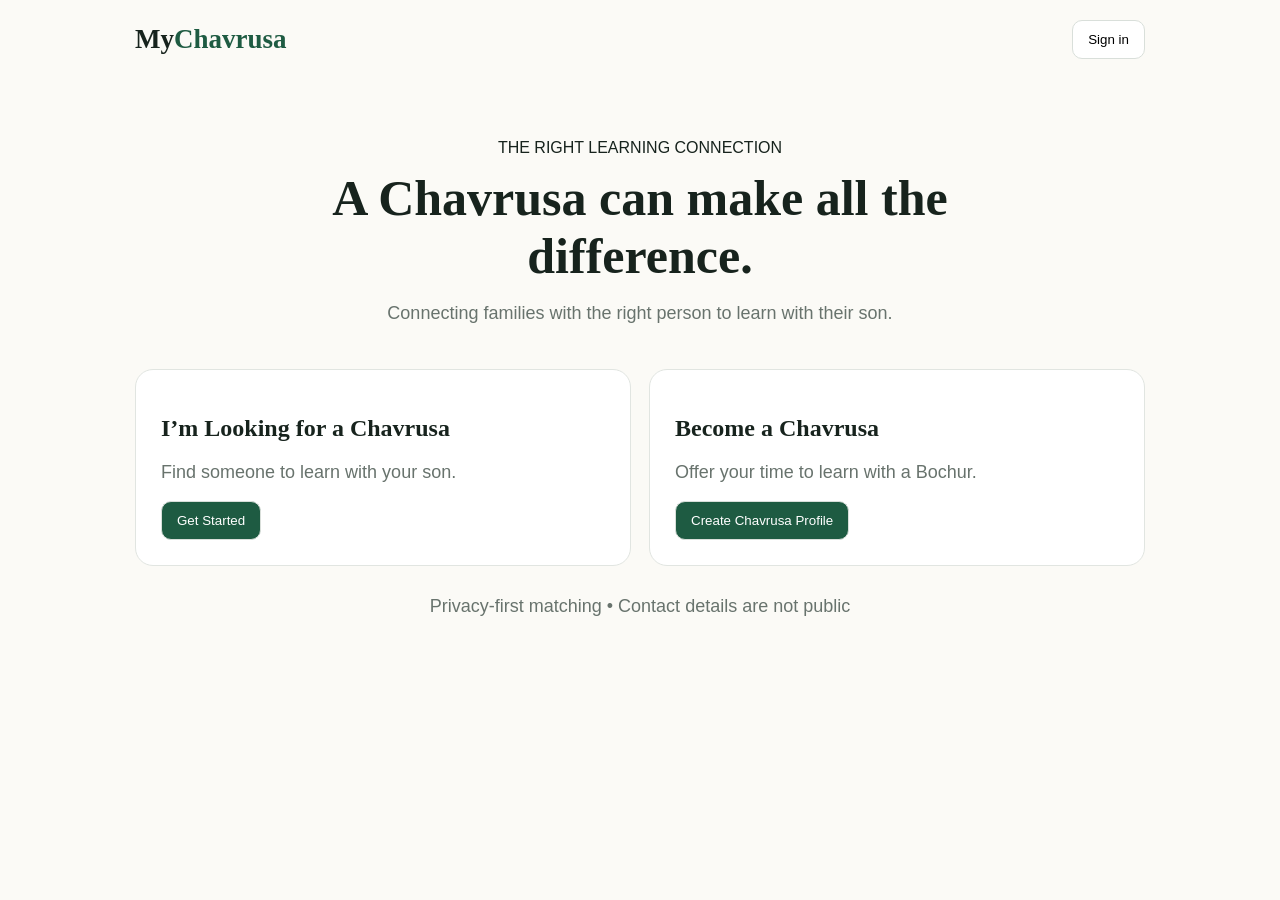
==== index.html @ 5ffb71ab "Rename index (1).html to index.html" ====
<!doctype html>
<html lang="en">
<head>
<meta charset="utf-8">
<meta name="viewport" content="width=device-width,initial-scale=1">
<title>MyChavrusa</title>
<style>
*{box-sizing:border-box} body{margin:0;font-family:Arial,sans-serif;background:#fbfaf6;color:#17231d}.wrap{max-width:1050px;margin:auto;padding:20px}.nav{display:flex;justify-content:space-between;align-items:center}.brand{font:700 27px Georgia}.brand b{color:#1e5b42}.btn{border:1px solid #d9dfda;background:#fff;border-radius:10px;padding:11px 15px;cursor:pointer}.primary{background:#1e5b42;color:#fff}.hero{text-align:center;padding:80px 0}.hero h1{font:700 50px Georgia;margin:12px auto;max-width:760px}.hero p{color:#68736d;font-size:18px}.choices{display:grid;grid-template-columns:1fr 1fr;gap:18px;margin-top:45px}.card{text-align:left;background:white;border:1px solid #e1e5e1;border-radius:18px;padding:25px;cursor:pointer}.card h2{font-family:Georgia}.note{margin-top:30px;color:#68736d}@media(max-width:700px){.choices{grid-template-columns:1fr}.hero h1{font-size:40px}}
</style>
</head>
<body>
<div class="wrap"><div class="nav"><div class="brand">My<b>Chavrusa</b></div><button class="btn" onclick="alert('Sign in and dashboards are being connected to the secure backend.')">Sign in</button></div>
<section class="hero"><div>THE RIGHT LEARNING CONNECTION</div><h1>A Chavrusa can make all the difference.</h1><p>Connecting families with the right person to learn with their son.</p>
<div class="choices"><div class="card" onclick="alert('Parent registration flow is being connected.')"><h2>I’m Looking for a Chavrusa</h2><p>Find someone to learn with your son.</p><button class="btn primary">Get Started</button></div><div class="card" onclick="alert('Chavrusa registration flow is being connected.')"><h2>Become a Chavrusa</h2><p>Offer your time to learn with a Bochur.</p><button class="btn primary">Create Chavrusa Profile</button></div></div>
<p class="note">Privacy-first matching • Contact details are not public</p></section></div>
</body></html>
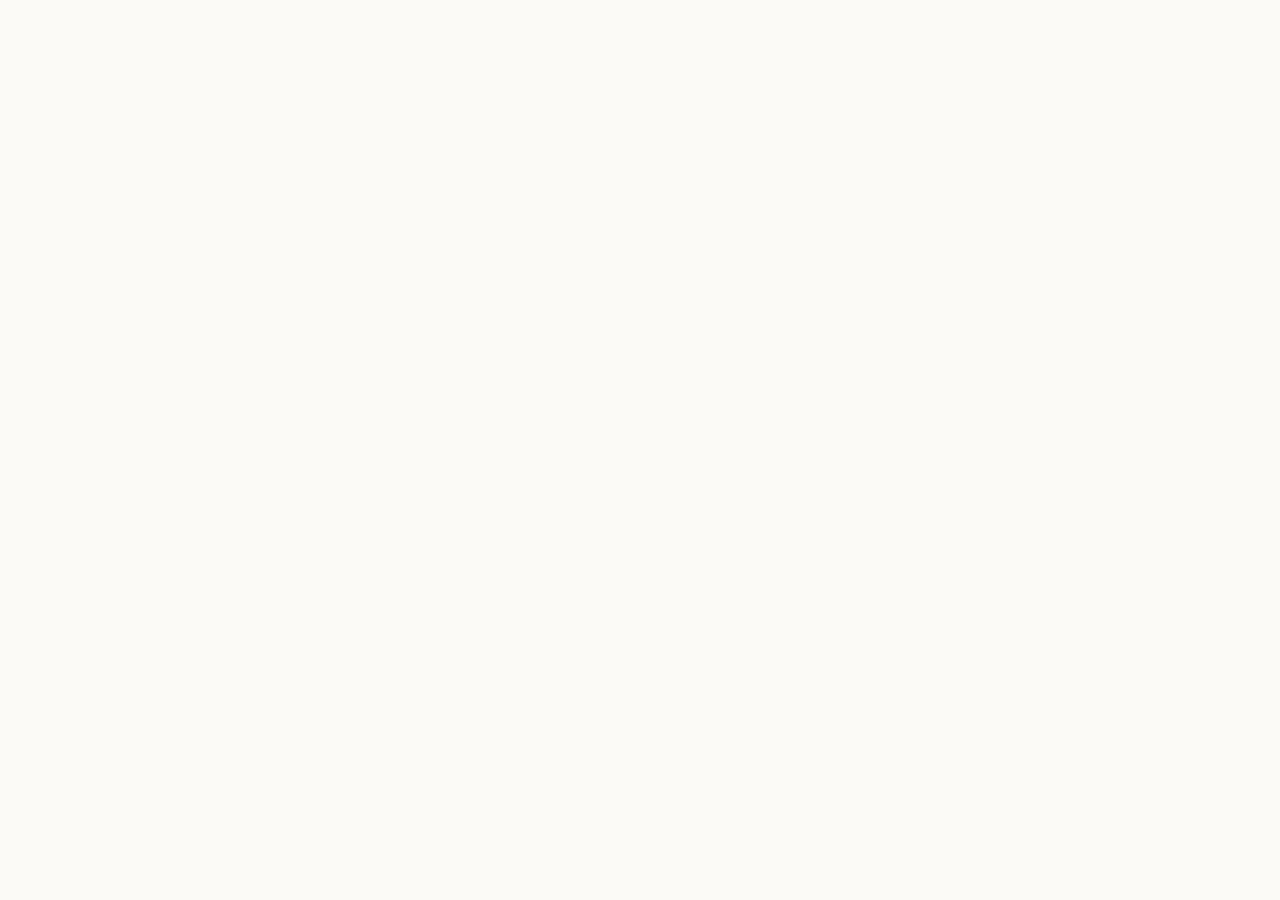
==== commit ada9bc1c: "Refactor HTML structure and styles for clarity" ====
--- a/index.html
+++ b/index.html
@@ -1,16 +1 @@
-<!doctype html>
-<html lang="en">
-<head>
-<meta charset="utf-8">
-<meta name="viewport" content="width=device-width,initial-scale=1">
-<title>MyChavrusa</title>
-<style>
-*{box-sizing:border-box} body{margin:0;font-family:Arial,sans-serif;background:#fbfaf6;color:#17231d}.wrap{max-width:1050px;margin:auto;padding:20px}.nav{display:flex;justify-content:space-between;align-items:center}.brand{font:700 27px Georgia}.brand b{color:#1e5b42}.btn{border:1px solid #d9dfda;background:#fff;border-radius:10px;padding:11px 15px;cursor:pointer}.primary{background:#1e5b42;color:#fff}.hero{text-align:center;padding:80px 0}.hero h1{font:700 50px Georgia;margin:12px auto;max-width:760px}.hero p{color:#68736d;font-size:18px}.choices{display:grid;grid-template-columns:1fr 1fr;gap:18px;margin-top:45px}.card{text-align:left;background:white;border:1px solid #e1e5e1;border-radius:18px;padding:25px;cursor:pointer}.card h2{font-family:Georgia}.note{margin-top:30px;color:#68736d}@media(max-width:700px){.choices{grid-template-columns:1fr}.hero h1{font-size:40px}}
-</style>
-</head>
-<body>
-<div class="wrap"><div class="nav"><div class="brand">My<b>Chavrusa</b></div><button class="btn" onclick="alert('Sign in and dashboards are being connected to the secure backend.')">Sign in</button></div>
-<section class="hero"><div>THE RIGHT LEARNING CONNECTION</div><h1>A Chavrusa can make all the difference.</h1><p>Connecting families with the right person to learn with their son.</p>
-<div class="choices"><div class="card" onclick="alert('Parent registration flow is being connected.')"><h2>I’m Looking for a Chavrusa</h2><p>Find someone to learn with your son.</p><button class="btn primary">Get Started</button></div><div class="card" onclick="alert('Chavrusa registration flow is being connected.')"><h2>Become a Chavrusa</h2><p>Offer your time to learn with a Bochur.</p><button class="btn primary">Create Chavrusa Profile</button></div></div>
-<p class="note">Privacy-first matching • Contact details are not public</p></section></div>
-</body></html>
+<!doctype html><html><head><meta charset="utf-8"><meta name="viewport" content="width=device-width,initial-scale=1"><title>MyChavrusa</title><style>*{box-sizing:border-box}body{margin:0;font-family:system-ui;background:#fbfaf6;color:#17231d}.w{max-width:1050px;margin:auto;padding:20px}.nav,.row{display:flex;justify-content:space-between;align-items:center;gap:12px}.brand{font:700 27px Georgia}.brand b{color:#1e5b42}.btn{border:1px solid #d9dfda;background:#fff;border-radius:10px;padding:11px 15px;cursor:pointer;font-weight:650}.primary{background:#1e5b42;color:#fff}.hero{text-align:center;padding:70px 0}.hero h1,.card h1{font:700 48px Georgia}.muted{color:#68736d}.choices,.grid,.stats{display:grid;grid-template-columns:1fr 1fr;gap:16px}.choice,.card,.item,.stat{background:#fff;border:1px solid #e2e6e2;border-radius:18px;padding:22px}.choice{text-align:left;cursor:pointer}.card{max-width:720px;margin:35px auto}.field{margin:13px 0}.field label{display:block;font-weight:700;margin-bottom:6px}.field input,.field select,.field textarea{width:100%;padding:12px;border:1px solid #d6ddd7;border-radius:10px;background:white}.field textarea{min-height:90px}.msg{margin:12px 0;padding:11px;border-radius:9px;background:#f0f5f1}.err{background:#fff0ee;color:#943c32}.ok{background:#eaf5ee;color:#1e5b42}.dash{padding:25px 0}.stats{grid-template-columns:repeat(4,1fr);margin:20px 0}.stat b{display:block;font-size:26px}.list{display:grid;gap:10px}.badge{background:#edf2ee;border-radius:999px;padding:5px 9px;font-size:12px;font-weight:700}.privacy{font-size:13px;color:#68736d}@media(max-width:700px){.choices,.grid,.stats{grid-template-columns:1fr}.hero h1{font-size:40px}.row{align-items:flex-start;flex-direction:column}}</style></head><body><main id="a"></main><script type="module">import{createClient}from'https://esm.sh/@supabase/supabase-js@2.57.4';const s=createClient('https://fvujvlnvhlxdxjzyzfpv.supabase.co','sb_publishable_fy1cvZ_6KaROT1GRTXf06A_GyuxdCx0'),a=document.getElementById('a'),E=x=>String(x??'').replace(/[&<>\"']/g,m=>({'&':'&amp;','<':'&lt;','>':'&gt;','\"':'&quot;',"'":'&#39;'}[m])),F=x=>String(x||'').replaceAll('_',' ').replace(/\b\w/g,c=>c.toUpperCase()),V=id=>document.getElementById(id).value.trim();function nav(log=false,back=false){return`<div class=w><div class=nav><div class=brand>My<b>Chavrusa</b></div><div>${back?'<button class=btn id=back>← Back</button>':''}<button class=btn id=acct>${log?'Sign out':'Sign in'}</button></div></div></div>`}function wire(log=false,backFn=null){if(backFn)back.onclick=backFn;acct.onclick=log?async()=>{await s.auth.signOut();home()}:signin}async function home(){let{data:{session}}=await s.auth.getSession();a.innerHTML=nav(!!session)+`<div class=w><section class=hero><div class=muted>THE RIGHT LEARNING CONNECTION</div><h1>A Chavrusa can make all the difference.</h1><p>Connecting families with the right person to learn with their son.</p>${session?'<p><button class="btn primary" id=dash>Open dashboard</button></p>':''}<div class=choices><div class=choice id=p><h2>I’m Looking for a Chavrusa</h2><p>Find someone to learn with your son — in person or online.</p></div><div class=choice id=c><h2>Become a Chavrusa</h2><p>Offer your time to learn with a Bochur.</p></div></div><p class=privacy>Privacy-first matching • Contact details are never public</p></section></div>`;wire(!!session);if(session)dash.onclick=route;p.onclick=parentForm;c.onclick=chavForm}function parentForm(){a.innerHTML=nav(false,true)+`<div class=card><h1>Find a Chavrusa</h1><p class=muted>Your son's full identity is not shown publicly.</p><div id=m></div><div class=grid><div class=field><label>Your first name</label><input id=fn></div><div class=field><label>Your last name</label><input id=ln></div><div class=field><label>Email</label><input id=email type=email></div><div class=field><label>Phone</label><input id=phone></div></div><div class=field><label>Create password</label><input id=pw type=password></div><h3>About your son</h3><div class=grid><div class=field><label>First name</label><input id=boy></div><div class=field><label>Age</label><input id=age type=number></div><div class=field><label>Current Yeshiva / Cheder</label><input id=yeshiva></div><div class=field><label>Location</label><input id=loc></div><div class=field><label>Preferred Language</label><select id=lang><option>English</option><option>Yiddish</option><option>Hebrew</option><option>No preference</option></select></div><div class=field><label>Learning format</label><select id=mode><option value=either>Either</option><option value=in_person>In person</option><option value=online>Online</option></select></div></div><div class=field><label>What would you like help with?</label><select id=purpose><option>Gemara - Girsa</option><option>Gemara - Iyun</option><option>Halacha</option><option>Mishnayos</option><option>Bar Mitzvah</option><option>Reading</option><option>Krias HaTorah</option><option>General Chavrusa</option><option>Other</option></select></div><div class=field><label>A few words (optional)</label><textarea id=notes></textarea></div><button class="btn primary" id=go>Create request</button><div class=msg><b>Privacy:</b> parents do not browse public full names or contact details. Contact is shared only after mutual interest.</div></div>`;wire(false,home);go.onclick=async()=>{if(!V('fn')||!V('email')||!V('pw')||!V('boy'))return m.innerHTML='<div class="msg err">Please complete the required fields.</div>';let x={boy:V('boy'),age:+V('age')||null,yeshiva:V('yeshiva'),loc:V('loc'),lang:V('lang'),mode:V('mode'),purpose:V('purpose'),notes:V('notes')},{data,error}=await s.auth.signUp({email:V('email'),password:V('pw'),options:{data:{role:'parent',first_name:V('fn'),last_name:V('ln'),phone:V('phone')}}});if(error)return m.innerHTML=`<div class="msg err">${E(error.message)}</div>`;localStorage.setItem('mc_pending',JSON.stringify({kind:'parent',...x}));if(data.session){await finishPending(data.user.id);route()}else m.innerHTML='<div class="msg ok">Account created. Confirm your email, then sign in to finish the request.</div>'}}function chavForm(){a.innerHTML=nav(false,true)+`<div class=card><h1>Become a Chavrusa</h1><p class=muted>You control how much parents can see.</p><div id=m></div><div class=grid><div class=field><label>First name</label><input id=fn></div><div class=field><label>Last name</label><input id=ln></div><div class=field><label>Email</label><input id=email type=email></div><div class=field><label>Phone</label><input id=phone></div><div class=field><label>Create password</label><input id=pw type=password></div><div class=field><label>Age</label><input id=age type=number></div><div class=field><label>Profile type</label><select id=type><option value=yungerman>Yungerman</option><option value=eltere_bochur>Eltere Bochur</option><option value=770_bochur>770 Bochur</option><option value=melamed_professional>Melamed / Professional</option><option value=other>Other</option></select></div><div class=field><label>Location</label><input id=loc></div><div class=field><label>Yeshiva / Kollel / Position</label><input id=position></div><div class=field><label>Learning format</label><select id=mode><option value=either>Either</option><option value=in_person>In person</option><option value=online>Online</option></select></div><div class=field><label>Approximate rate</label><input id=rate type=number placeholder="$ per hour"></div><div class=field><label>Languages</label><input id=langs placeholder="English, Yiddish, Hebrew"></div></div><div class=field><label>A few words about your learning / experience</label><textarea id=bio></textarea></div><div class=field><label>Profile privacy</label><select id=visibility><option value=anonymous>Recommended — anonymous match card</option><option value=first_name_visible>Show first name</option><option value=private>Private — admin suggestions only</option></select><p class=privacy>Private gives maximum privacy, but may reduce matches. The recommended option shows useful information without revealing your identity.</p></div><button class="btn primary" id=go>Create Chavrusa Profile</button><div class=msg><b>Reference Approved:</b> our team contacted a reference and marked the check complete. It is not a public guarantee. Verification details remain internal for now.</div></div>`;wire(false,home);go.onclick=async()=>{if(!V('fn')||!V('email')||!V('pw'))return m.innerHTML='<div class="msg err">Please complete the required fields.</div>';let x={type:V('type'),age:+V('age')||null,loc:V('loc'),position:V('position'),mode:V('mode'),rate:+V('rate')||null,langs:V('langs').split(',').map(x=>x.trim()).filter(Boolean),bio:V('bio'),visibility:V('visibility')},{data,error}=await s.auth.signUp({email:V('email'),password:V('pw'),options:{data:{role:'chavrusa',first_name:V('fn'),last_name:V('ln'),phone:V('phone')}}});if(error)return m.innerHTML=`<div class="msg err">${E(error.message)}</div>`;localStorage.setItem('mc_pending',JSON.stringify({kind:'chavrusa',...x}));if(data.session){await finishPending(data.user.id);route()}else m.innerHTML='<div class="msg ok">Account created. Confirm your email, then sign in to finish your profile.</div>'}}async function finishPending(uid){let x=JSON.parse(localStorage.getItem('mc_pending')||'null');if(!x)return;if(x.kind==='parent'){let{data:b,error}=await s.from('bochurim').insert({parent_id:uid,first_name:x.boy,age:x.age,current_yeshiva:x.yeshiva,location:x.loc,preferred_language:x.lang,notes:x.notes}).select('id').single();if(error)throw error;let q=await s.from('requests').insert({parent_id:uid,bochur_id:b.id,status:'new',purpose:x.purpose,learning_mode:x.mode,location:x.loc,preferred_language:x.lang,urgency:'exploring',family_notes:x.notes,budget_flexible:true});if(q.error)throw q.error}else{let q=await s.from('chavrusa_profiles').insert({id:uid,chavrusa_type:x.type,age:x.age,location:x.loc,current_yeshiva_kollel_position:x.position,languages:x.langs,experience_summary:x.bio,parent_facing_bio:x.bio,learning_mode:x.mode,rate_type:x.rate?'hourly':'flexible',rate_amount:x.rate,visibility:x.visibility,accepting_new_requests:true});if(q.error)throw q.error}localStorage.removeItem('mc_pending')}function signin(){a.innerHTML=nav(false,true)+`<div class=card><h1>Sign in</h1><div id=m></div><div class=field><label>Email</label><input id=email type=email></div><div class=field><label>Password</label><input id=pw type=password></div><button class="btn primary" id=go>Sign in</button> <button class=btn id=reset>Forgot password?</button></div>`;wire(false,home);go.onclick=async()=>{let{data,error}=await s.auth.signInWithPassword({email:V('email'),password:V('pw')});if(error)return m.innerHTML=`<div class="msg err">${E(error.message)}</div>`;try{await finishPending(data.user.id)}catch(x){return m.innerHTML=`<div class="msg err">Signed in, but setup needs attention: ${E(x.message)}</div>`}route()};reset.onclick=async()=>{if(!V('email'))return m.innerHTML='<div class="msg err">Enter your email first.</div>';let{error}=await s.auth.resetPasswordForEmail(V('email'),{redirectTo:location.origin});m.innerHTML=error?`<div class="msg err">${E(error.message)}</div>`:'<div class="msg ok">Reset email sent.</div>'}}async function route(){let{data:{user}}=await s.auth.getUser();if(!user)return signin();let{data:p}=await s.from('profiles').select('*').eq('id',user.id).single();if(!p)return home();let{data:ad}=await s.from('admin_users').select('user_id').eq('user_id',user.id).maybeSingle();ad?admin(p):p.role==='parent'?parent(p):chav(p)}async function parent(p){let[{data:r},{data:b},{data:c}]=await Promise.all([s.from('requests').select('*').order('created_at',{ascending:false}),s.from('bochurim').select('*'),s.from('connections').select('*').order('updated_at',{ascending:false})]),bm=Object.fromEntries((b||[]).map(x=>[x.id,x]));a.innerHTML=nav(true)+`<div class="w dash"><div class=row><div><div class=muted>PARENT DASHBOARD</div><h1>Welcome, ${E(p.first_name)}</h1></div></div><div class=stats><div class=stat>Requests<b>${r?.length||0}</b></div><div class=stat>Connections<b>${c?.length||0}</b></div><div class=stat>Successful<b>${(c||[]).filter(x=>x.status==='successful').length}</b></div><div class=stat>Bochurim<b>${b?.length||0}</b></div></div><h2>Your Requests</h2><div class=list>${(r||[]).map(x=>{let q=bm[x.bochur_id]||{};return`<div class=item><div class=row><div><b>${E(q.first_name||'Bochur')} • ${E(q.age||'')}</b><div class=muted>${E(x.purpose||'')} • ${E(F(x.learning_mode))}</div></div><span class=badge>${E(F(x.status))}</span></div></div>`}).join('')||'<div class=item>No requests yet.</div>'}</div></div>`;wire(true)}async function chav(p){let[{data:cp},{data:i}]=await Promise.all([s.from('chavrusa_profiles').select('*').eq('id',p.id).single(),s.rpc('chavrusa_incoming_requests')]);a.innerHTML=nav(true)+`<div class="w dash"><div class=muted>CHAVRUSA DASHBOARD</div><h1>Welcome, ${E(p.first_name)}</h1><div class=stats><div class=stat>Incoming<b>${i?.length||0}</b></div><div class=stat>Identity<b style="font-size:16px">${E(F(cp?.identity_status))}</b></div><div class=stat>Reference<b style="font-size:16px">${E(F(cp?.reference_status))}</b></div><div class=stat>Visibility<b style="font-size:16px">${E(F(cp?.visibility))}</b></div></div><h2>Incoming Requests</h2><div class=list>${(i||[]).map(x=>`<div class=item><div class=row><div><b>${E(x.bochur_display)} • Age ${E(x.age)}</b><div class=muted>${E(x.location||'')} • ${E(F(x.learning_mode))}</div></div>${x.status==='parent_requested'?`<div><button class="btn primary" data-y=${x.connection_id}>Interested</button> <button class=btn data-n=${x.connection_id}>Pass</button></div>`:`<span class=badge>${E(F(x.status))}</span>`}</div></div>`).join('')||'<div class=item>No incoming requests.</div>'}</div></div>`;wire(true);document.querySelectorAll('[data-y]').forEach(x=>x.onclick=()=>respond(x.dataset.y,true));document.querySelectorAll('[data-n]').forEach(x=>x.onclick=()=>respond(x.dataset.n,false))}async function respond(id,yes){let{error}=await s.rpc('respond_to_connection',{p_connection_id:id,p_interested:yes});error?alert(error.message):route()}async function admin(p){let[{count:t},{count:r},{data:pd}]=await Promise.all([s.from('chavrusa_profiles').select('*',{count:'exact',head:true}),s.from('requests').select('*',{count:'exact',head:true}),s.from('chavrusa_profiles').select('chavrusa_type,location,identity_status,reference_status').or('identity_status.eq.pending,reference_status.eq.not_contacted').limit(10)]);a.innerHTML=nav(true)+`<div class="w dash"><div class=muted>ADMIN DASHBOARD</div><h1>MyChavrusa Control Center</h1><div class=stats><div class=stat>Chavrusas<b>${t||0}</b></div><div class=stat>Requests<b>${r||0}</b></div><div class=stat>Pending<b>${pd?.length||0}</b></div><div class=stat>System<b style="font-size:16px">Active</b></div></div><h2>Pending Verification</h2><div class=list>${(pd||[]).map(x=>`<div class=item><b>${E(F(x.chavrusa_type))} • ${E(x.location||'')}</b><div class=muted>Identity: ${E(F(x.identity_status))} • Reference: ${E(F(x.reference_status))}</div></div>`).join('')||'<div class=item>Nothing waiting.</div>'}</div></div>`;wire(true)}home();</script></body></html>
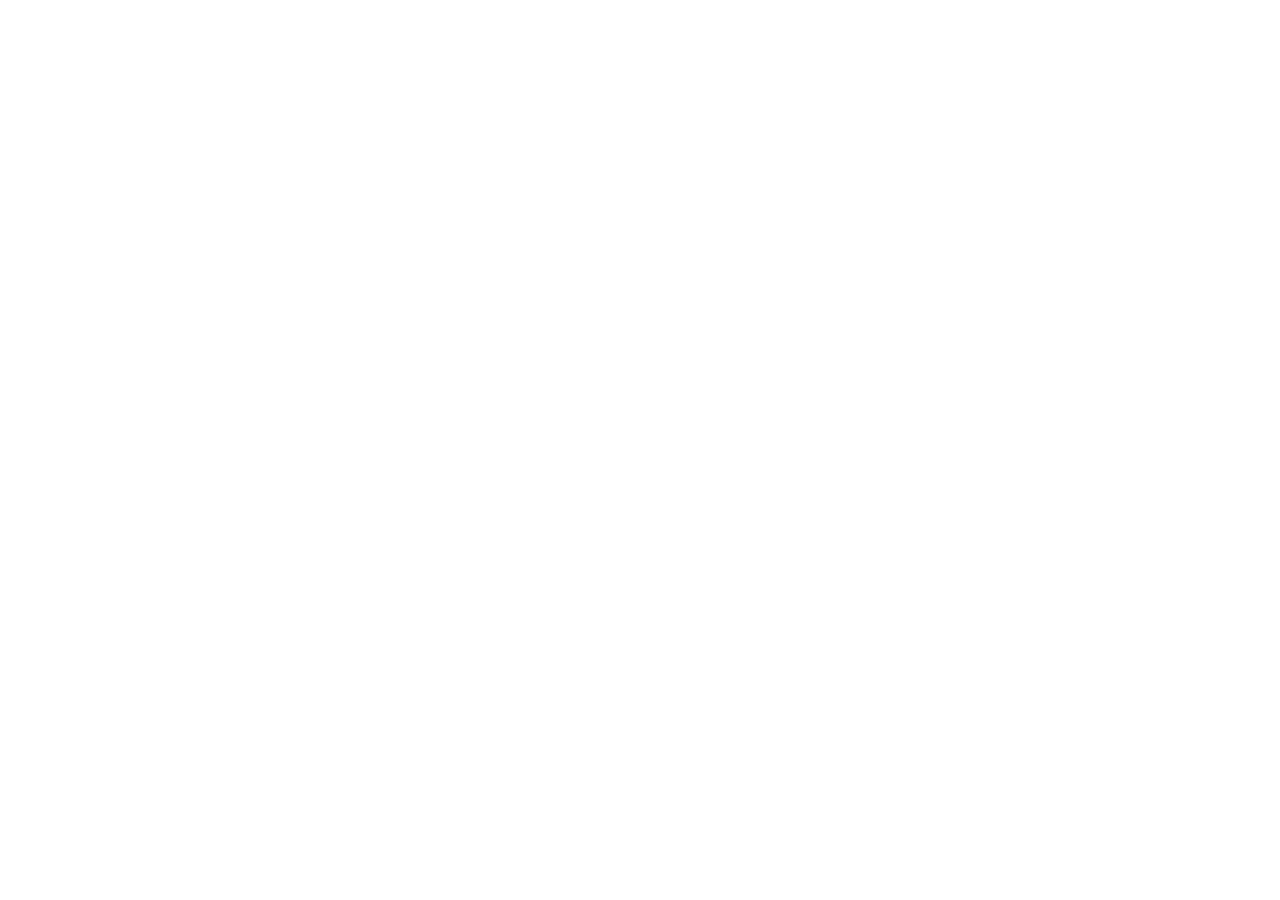
==== commit 6762cb74: "Refactor frontend into maintainable modules" ====
--- a/index.html
+++ b/index.html
@@ -1 +1,17 @@
-<!doctype html><html><head><meta charset="utf-8"><meta name="viewport" content="width=device-width,initial-scale=1"><title>MyChavrusa</title><style>*{box-sizing:border-box}body{margin:0;font-family:system-ui;background:#fbfaf6;color:#17231d}.w{max-width:1050px;margin:auto;padding:20px}.nav,.row{display:flex;justify-content:space-between;align-items:center;gap:12px}.brand{font:700 27px Georgia}.brand b{color:#1e5b42}.btn{border:1px solid #d9dfda;background:#fff;border-radius:10px;padding:11px 15px;cursor:pointer;font-weight:650}.primary{background:#1e5b42;color:#fff}.hero{text-align:center;padding:70px 0}.hero h1,.card h1{font:700 48px Georgia}.muted{color:#68736d}.choices,.grid,.stats{display:grid;grid-template-columns:1fr 1fr;gap:16px}.choice,.card,.item,.stat{background:#fff;border:1px solid #e2e6e2;border-radius:18px;padding:22px}.choice{text-align:left;cursor:pointer}.card{max-width:720px;margin:35px auto}.field{margin:13px 0}.field label{display:block;font-weight:700;margin-bottom:6px}.field input,.field select,.field textarea{width:100%;padding:12px;border:1px solid #d6ddd7;border-radius:10px;background:white}.field textarea{min-height:90px}.msg{margin:12px 0;padding:11px;border-radius:9px;background:#f0f5f1}.err{background:#fff0ee;color:#943c32}.ok{background:#eaf5ee;color:#1e5b42}.dash{padding:25px 0}.stats{grid-template-columns:repeat(4,1fr);margin:20px 0}.stat b{display:block;font-size:26px}.list{display:grid;gap:10px}.badge{background:#edf2ee;border-radius:999px;padding:5px 9px;font-size:12px;font-weight:700}.privacy{font-size:13px;color:#68736d}@media(max-width:700px){.choices,.grid,.stats{grid-template-columns:1fr}.hero h1{font-size:40px}.row{align-items:flex-start;flex-direction:column}}</style></head><body><main id="a"></main><script type="module">import{createClient}from'https://esm.sh/@supabase/supabase-js@2.57.4';const s=createClient('https://fvujvlnvhlxdxjzyzfpv.supabase.co','sb_publishable_fy1cvZ_6KaROT1GRTXf06A_GyuxdCx0'),a=document.getElementById('a'),E=x=>String(x??'').replace(/[&<>\"']/g,m=>({'&':'&amp;','<':'&lt;','>':'&gt;','\"':'&quot;',"'":'&#39;'}[m])),F=x=>String(x||'').replaceAll('_',' ').replace(/\b\w/g,c=>c.toUpperCase()),V=id=>document.getElementById(id).value.trim();function nav(log=false,back=false){return`<div class=w><div class=nav><div class=brand>My<b>Chavrusa</b></div><div>${back?'<button class=btn id=back>← Back</button>':''}<button class=btn id=acct>${log?'Sign out':'Sign in'}</button></div></div></div>`}function wire(log=false,backFn=null){if(backFn)back.onclick=backFn;acct.onclick=log?async()=>{await s.auth.signOut();home()}:signin}async function home(){let{data:{session}}=await s.auth.getSession();a.innerHTML=nav(!!session)+`<div class=w><section class=hero><div class=muted>THE RIGHT LEARNING CONNECTION</div><h1>A Chavrusa can make all the difference.</h1><p>Connecting families with the right person to learn with their son.</p>${session?'<p><button class="btn primary" id=dash>Open dashboard</button></p>':''}<div class=choices><div class=choice id=p><h2>I’m Looking for a Chavrusa</h2><p>Find someone to learn with your son — in person or online.</p></div><div class=choice id=c><h2>Become a Chavrusa</h2><p>Offer your time to learn with a Bochur.</p></div></div><p class=privacy>Privacy-first matching • Contact details are never public</p></section></div>`;wire(!!session);if(session)dash.onclick=route;p.onclick=parentForm;c.onclick=chavForm}function parentForm(){a.innerHTML=nav(false,true)+`<div class=card><h1>Find a Chavrusa</h1><p class=muted>Your son's full identity is not shown publicly.</p><div id=m></div><div class=grid><div class=field><label>Your first name</label><input id=fn></div><div class=field><label>Your last name</label><input id=ln></div><div class=field><label>Email</label><input id=email type=email></div><div class=field><label>Phone</label><input id=phone></div></div><div class=field><label>Create password</label><input id=pw type=password></div><h3>About your son</h3><div class=grid><div class=field><label>First name</label><input id=boy></div><div class=field><label>Age</label><input id=age type=number></div><div class=field><label>Current Yeshiva / Cheder</label><input id=yeshiva></div><div class=field><label>Location</label><input id=loc></div><div class=field><label>Preferred Language</label><select id=lang><option>English</option><option>Yiddish</option><option>Hebrew</option><option>No preference</option></select></div><div class=field><label>Learning format</label><select id=mode><option value=either>Either</option><option value=in_person>In person</option><option value=online>Online</option></select></div></div><div class=field><label>What would you like help with?</label><select id=purpose><option>Gemara - Girsa</option><option>Gemara - Iyun</option><option>Halacha</option><option>Mishnayos</option><option>Bar Mitzvah</option><option>Reading</option><option>Krias HaTorah</option><option>General Chavrusa</option><option>Other</option></select></div><div class=field><label>A few words (optional)</label><textarea id=notes></textarea></div><button class="btn primary" id=go>Create request</button><div class=msg><b>Privacy:</b> parents do not browse public full names or contact details. Contact is shared only after mutual interest.</div></div>`;wire(false,home);go.onclick=async()=>{if(!V('fn')||!V('email')||!V('pw')||!V('boy'))return m.innerHTML='<div class="msg err">Please complete the required fields.</div>';let x={boy:V('boy'),age:+V('age')||null,yeshiva:V('yeshiva'),loc:V('loc'),lang:V('lang'),mode:V('mode'),purpose:V('purpose'),notes:V('notes')},{data,error}=await s.auth.signUp({email:V('email'),password:V('pw'),options:{data:{role:'parent',first_name:V('fn'),last_name:V('ln'),phone:V('phone')}}});if(error)return m.innerHTML=`<div class="msg err">${E(error.message)}</div>`;localStorage.setItem('mc_pending',JSON.stringify({kind:'parent',...x}));if(data.session){await finishPending(data.user.id);route()}else m.innerHTML='<div class="msg ok">Account created. Confirm your email, then sign in to finish the request.</div>'}}function chavForm(){a.innerHTML=nav(false,true)+`<div class=card><h1>Become a Chavrusa</h1><p class=muted>You control how much parents can see.</p><div id=m></div><div class=grid><div class=field><label>First name</label><input id=fn></div><div class=field><label>Last name</label><input id=ln></div><div class=field><label>Email</label><input id=email type=email></div><div class=field><label>Phone</label><input id=phone></div><div class=field><label>Create password</label><input id=pw type=password></div><div class=field><label>Age</label><input id=age type=number></div><div class=field><label>Profile type</label><select id=type><option value=yungerman>Yungerman</option><option value=eltere_bochur>Eltere Bochur</option><option value=770_bochur>770 Bochur</option><option value=melamed_professional>Melamed / Professional</option><option value=other>Other</option></select></div><div class=field><label>Location</label><input id=loc></div><div class=field><label>Yeshiva / Kollel / Position</label><input id=position></div><div class=field><label>Learning format</label><select id=mode><option value=either>Either</option><option value=in_person>In person</option><option value=online>Online</option></select></div><div class=field><label>Approximate rate</label><input id=rate type=number placeholder="$ per hour"></div><div class=field><label>Languages</label><input id=langs placeholder="English, Yiddish, Hebrew"></div></div><div class=field><label>A few words about your learning / experience</label><textarea id=bio></textarea></div><div class=field><label>Profile privacy</label><select id=visibility><option value=anonymous>Recommended — anonymous match card</option><option value=first_name_visible>Show first name</option><option value=private>Private — admin suggestions only</option></select><p class=privacy>Private gives maximum privacy, but may reduce matches. The recommended option shows useful information without revealing your identity.</p></div><button class="btn primary" id=go>Create Chavrusa Profile</button><div class=msg><b>Reference Approved:</b> our team contacted a reference and marked the check complete. It is not a public guarantee. Verification details remain internal for now.</div></div>`;wire(false,home);go.onclick=async()=>{if(!V('fn')||!V('email')||!V('pw'))return m.innerHTML='<div class="msg err">Please complete the required fields.</div>';let x={type:V('type'),age:+V('age')||null,loc:V('loc'),position:V('position'),mode:V('mode'),rate:+V('rate')||null,langs:V('langs').split(',').map(x=>x.trim()).filter(Boolean),bio:V('bio'),visibility:V('visibility')},{data,error}=await s.auth.signUp({email:V('email'),password:V('pw'),options:{data:{role:'chavrusa',first_name:V('fn'),last_name:V('ln'),phone:V('phone')}}});if(error)return m.innerHTML=`<div class="msg err">${E(error.message)}</div>`;localStorage.setItem('mc_pending',JSON.stringify({kind:'chavrusa',...x}));if(data.session){await finishPending(data.user.id);route()}else m.innerHTML='<div class="msg ok">Account created. Confirm your email, then sign in to finish your profile.</div>'}}async function finishPending(uid){let x=JSON.parse(localStorage.getItem('mc_pending')||'null');if(!x)return;if(x.kind==='parent'){let{data:b,error}=await s.from('bochurim').insert({parent_id:uid,first_name:x.boy,age:x.age,current_yeshiva:x.yeshiva,location:x.loc,preferred_language:x.lang,notes:x.notes}).select('id').single();if(error)throw error;let q=await s.from('requests').insert({parent_id:uid,bochur_id:b.id,status:'new',purpose:x.purpose,learning_mode:x.mode,location:x.loc,preferred_language:x.lang,urgency:'exploring',family_notes:x.notes,budget_flexible:true});if(q.error)throw q.error}else{let q=await s.from('chavrusa_profiles').insert({id:uid,chavrusa_type:x.type,age:x.age,location:x.loc,current_yeshiva_kollel_position:x.position,languages:x.langs,experience_summary:x.bio,parent_facing_bio:x.bio,learning_mode:x.mode,rate_type:x.rate?'hourly':'flexible',rate_amount:x.rate,visibility:x.visibility,accepting_new_requests:true});if(q.error)throw q.error}localStorage.removeItem('mc_pending')}function signin(){a.innerHTML=nav(false,true)+`<div class=card><h1>Sign in</h1><div id=m></div><div class=field><label>Email</label><input id=email type=email></div><div class=field><label>Password</label><input id=pw type=password></div><button class="btn primary" id=go>Sign in</button> <button class=btn id=reset>Forgot password?</button></div>`;wire(false,home);go.onclick=async()=>{let{data,error}=await s.auth.signInWithPassword({email:V('email'),password:V('pw')});if(error)return m.innerHTML=`<div class="msg err">${E(error.message)}</div>`;try{await finishPending(data.user.id)}catch(x){return m.innerHTML=`<div class="msg err">Signed in, but setup needs attention: ${E(x.message)}</div>`}route()};reset.onclick=async()=>{if(!V('email'))return m.innerHTML='<div class="msg err">Enter your email first.</div>';let{error}=await s.auth.resetPasswordForEmail(V('email'),{redirectTo:location.origin});m.innerHTML=error?`<div class="msg err">${E(error.message)}</div>`:'<div class="msg ok">Reset email sent.</div>'}}async function route(){let{data:{user}}=await s.auth.getUser();if(!user)return signin();let{data:p}=await s.from('profiles').select('*').eq('id',user.id).single();if(!p)return home();let{data:ad}=await s.from('admin_users').select('user_id').eq('user_id',user.id).maybeSingle();ad?admin(p):p.role==='parent'?parent(p):chav(p)}async function parent(p){let[{data:r},{data:b},{data:c}]=await Promise.all([s.from('requests').select('*').order('created_at',{ascending:false}),s.from('bochurim').select('*'),s.from('connections').select('*').order('updated_at',{ascending:false})]),bm=Object.fromEntries((b||[]).map(x=>[x.id,x]));a.innerHTML=nav(true)+`<div class="w dash"><div class=row><div><div class=muted>PARENT DASHBOARD</div><h1>Welcome, ${E(p.first_name)}</h1></div></div><div class=stats><div class=stat>Requests<b>${r?.length||0}</b></div><div class=stat>Connections<b>${c?.length||0}</b></div><div class=stat>Successful<b>${(c||[]).filter(x=>x.status==='successful').length}</b></div><div class=stat>Bochurim<b>${b?.length||0}</b></div></div><h2>Your Requests</h2><div class=list>${(r||[]).map(x=>{let q=bm[x.bochur_id]||{};return`<div class=item><div class=row><div><b>${E(q.first_name||'Bochur')} • ${E(q.age||'')}</b><div class=muted>${E(x.purpose||'')} • ${E(F(x.learning_mode))}</div></div><span class=badge>${E(F(x.status))}</span></div></div>`}).join('')||'<div class=item>No requests yet.</div>'}</div></div>`;wire(true)}async function chav(p){let[{data:cp},{data:i}]=await Promise.all([s.from('chavrusa_profiles').select('*').eq('id',p.id).single(),s.rpc('chavrusa_incoming_requests')]);a.innerHTML=nav(true)+`<div class="w dash"><div class=muted>CHAVRUSA DASHBOARD</div><h1>Welcome, ${E(p.first_name)}</h1><div class=stats><div class=stat>Incoming<b>${i?.length||0}</b></div><div class=stat>Identity<b style="font-size:16px">${E(F(cp?.identity_status))}</b></div><div class=stat>Reference<b style="font-size:16px">${E(F(cp?.reference_status))}</b></div><div class=stat>Visibility<b style="font-size:16px">${E(F(cp?.visibility))}</b></div></div><h2>Incoming Requests</h2><div class=list>${(i||[]).map(x=>`<div class=item><div class=row><div><b>${E(x.bochur_display)} • Age ${E(x.age)}</b><div class=muted>${E(x.location||'')} • ${E(F(x.learning_mode))}</div></div>${x.status==='parent_requested'?`<div><button class="btn primary" data-y=${x.connection_id}>Interested</button> <button class=btn data-n=${x.connection_id}>Pass</button></div>`:`<span class=badge>${E(F(x.status))}</span>`}</div></div>`).join('')||'<div class=item>No incoming requests.</div>'}</div></div>`;wire(true);document.querySelectorAll('[data-y]').forEach(x=>x.onclick=()=>respond(x.dataset.y,true));document.querySelectorAll('[data-n]').forEach(x=>x.onclick=()=>respond(x.dataset.n,false))}async function respond(id,yes){let{error}=await s.rpc('respond_to_connection',{p_connection_id:id,p_interested:yes});error?alert(error.message):route()}async function admin(p){let[{count:t},{count:r},{data:pd}]=await Promise.all([s.from('chavrusa_profiles').select('*',{count:'exact',head:true}),s.from('requests').select('*',{count:'exact',head:true}),s.from('chavrusa_profiles').select('chavrusa_type,location,identity_status,reference_status').or('identity_status.eq.pending,reference_status.eq.not_contacted').limit(10)]);a.innerHTML=nav(true)+`<div class="w dash"><div class=muted>ADMIN DASHBOARD</div><h1>MyChavrusa Control Center</h1><div class=stats><div class=stat>Chavrusas<b>${t||0}</b></div><div class=stat>Requests<b>${r||0}</b></div><div class=stat>Pending<b>${pd?.length||0}</b></div><div class=stat>System<b style="font-size:16px">Active</b></div></div><h2>Pending Verification</h2><div class=list>${(pd||[]).map(x=>`<div class=item><b>${E(F(x.chavrusa_type))} • ${E(x.location||'')}</b><div class=muted>Identity: ${E(F(x.identity_status))} • Reference: ${E(F(x.reference_status))}</div></div>`).join('')||'<div class=item>Nothing waiting.</div>'}</div></div>`;wire(true)}home();</script></body></html>
+<!doctype html>
+<html lang="en">
+  <head>
+    <meta charset="utf-8" />
+    <meta name="viewport" content="width=device-width,initial-scale=1" />
+    <meta
+      name="description"
+      content="Privacy-first Chavrusa matching for families."
+    />
+    <title>MyChavrusa</title>
+    <link rel="stylesheet" href="./styles.css" />
+  </head>
+  <body>
+    <main id="a"></main>
+    <script type="module" src="./app.js"></script>
+  </body>
+</html>
